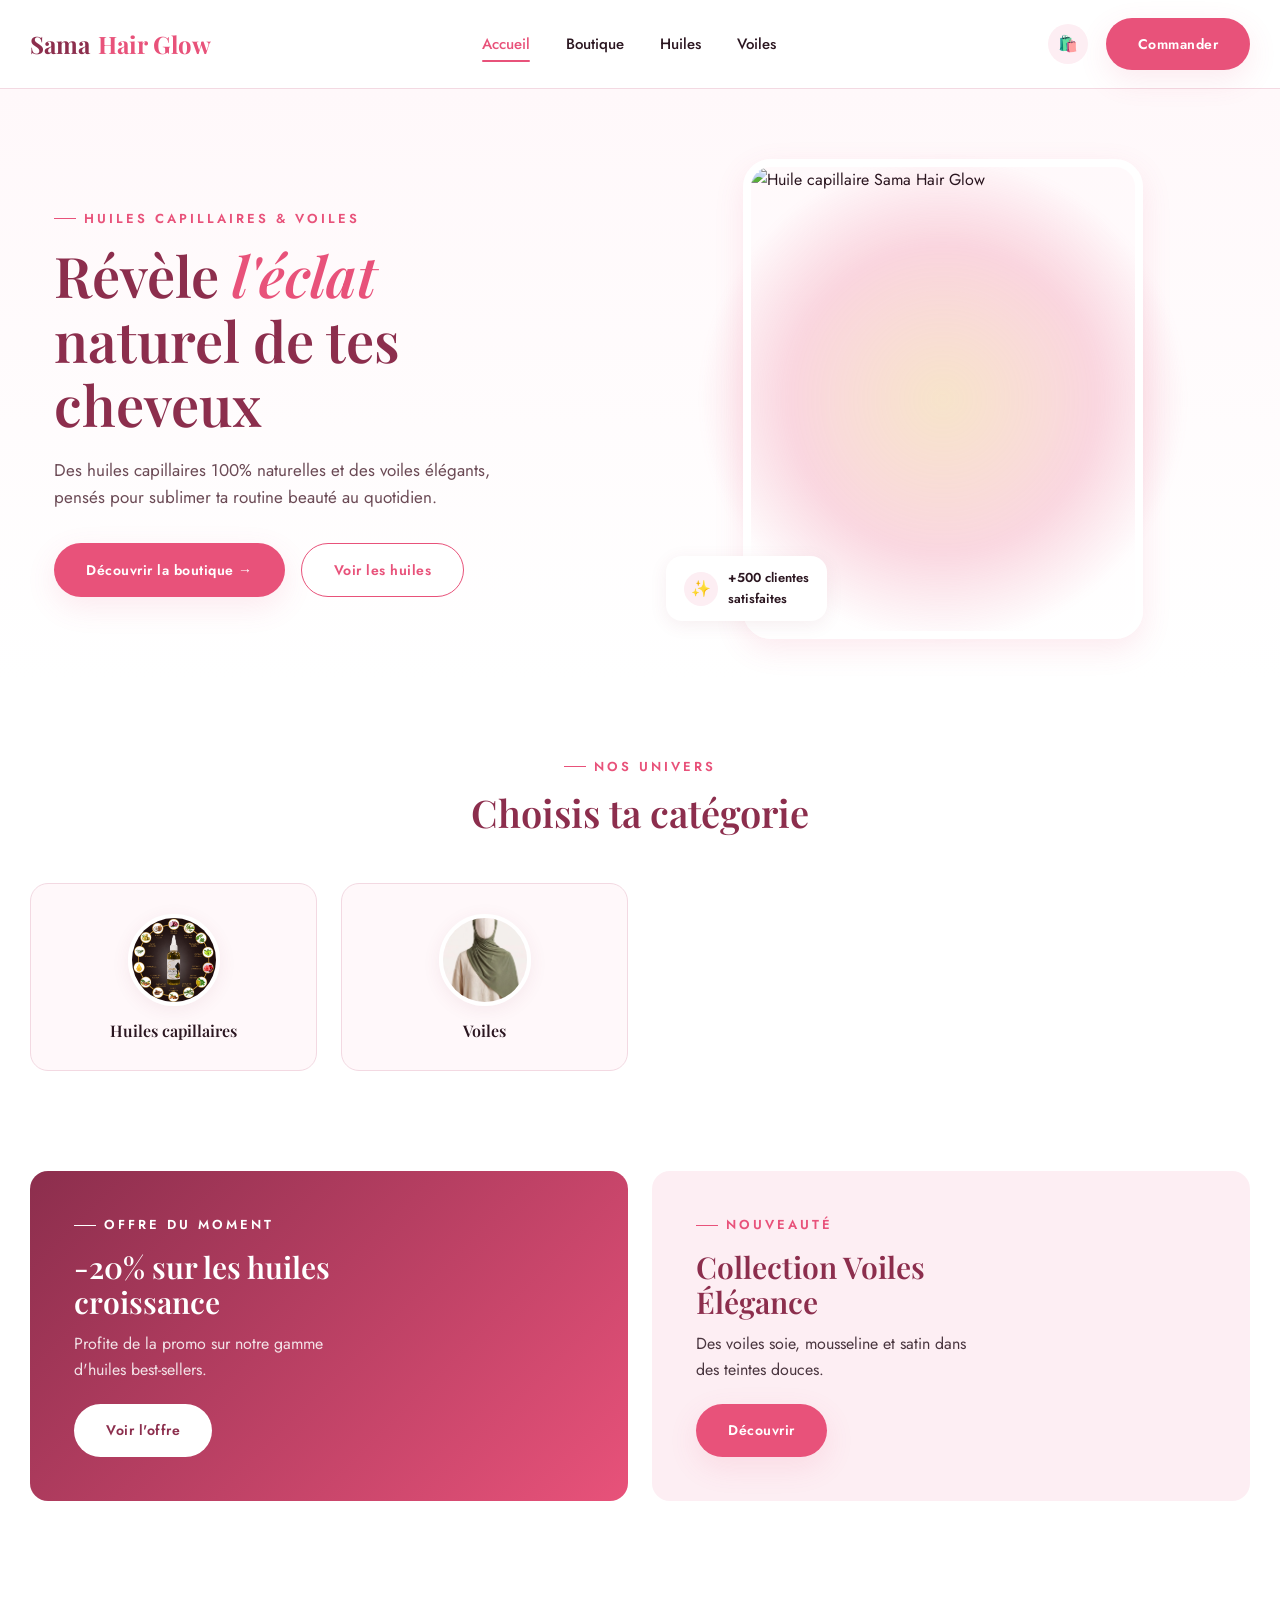
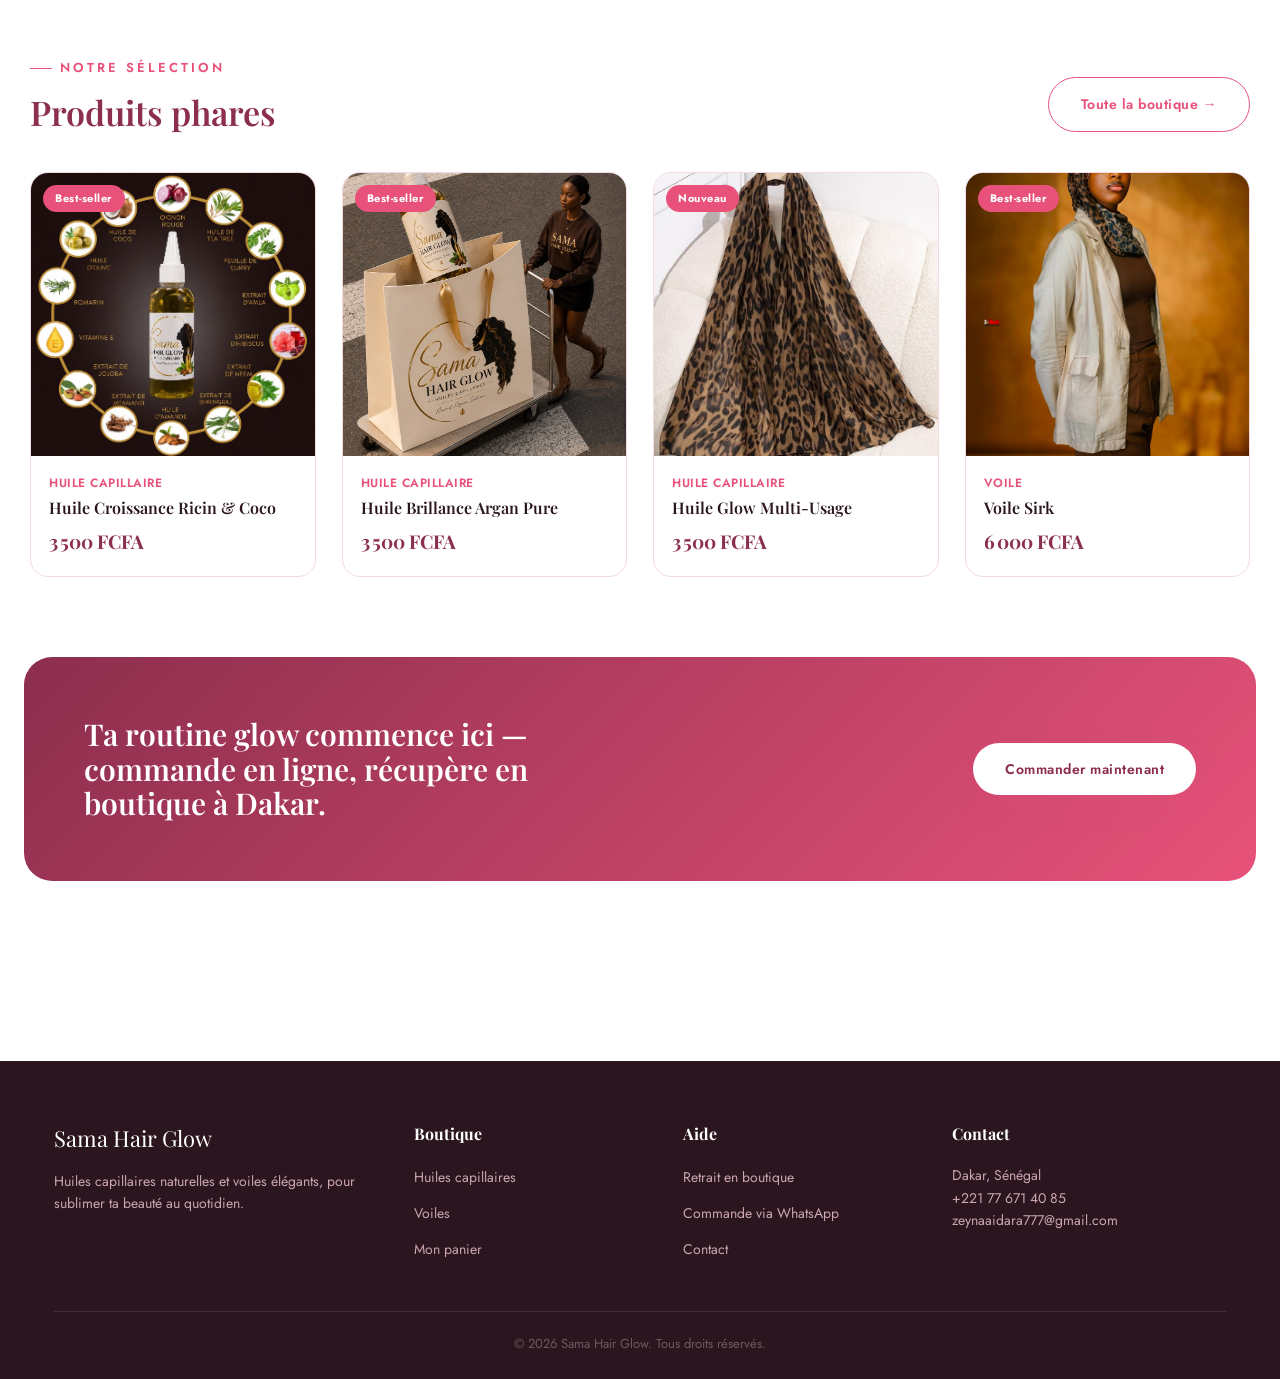
==== index.html @ ce3fbb51 "Add files via upload" ====
<!DOCTYPE html>
<html lang="fr">
<head>
<meta charset="UTF-8">
<meta name="viewport" content="width=device-width, initial-scale=1.0">
<title>Sama Hair Glow — Huiles Capillaires & Voiles</title>

</head>
<body>
<style>
/* ============================================
   SAMA HAIR GLOW — Design system
   Rose & Blanc, élégant, chaleureux
   ============================================ */

@import url('https://fonts.googleapis.com/css2?family=Playfair+Display:ital,wght@0,500;0,600;0,700;1,500&family=Jost:wght@300;400;500;600;700&display=swap');

:root {
  /* Couleurs */
  --rose-primary: #E8527A;
  --rose-primary-dark: #C93F65;
  --rose-deep: #8C2E4D;
  --pink-soft: #FDEEF3;
  --pink-softer: #FFF8FA;
  --white: #FFFFFF;
  --charcoal: #2B1620;
  --charcoal-soft: #6B4A55;
  --gold-glow: #E8B86D;
  --line: #F3D9E2;

  /* Typo */
  --font-display: 'Playfair Display', serif;
  --font-body: 'Jost', sans-serif;

  /* Ombres */
  --shadow-soft: 0 10px 30px rgba(232, 82, 122, 0.12);
  --shadow-card: 0 4px 18px rgba(140, 46, 77, 0.08);

  --radius: 18px;
}

* { margin: 0; padding: 0; box-sizing: border-box; }

html { scroll-behavior: smooth; }

body {
  font-family: var(--font-body);
  color: var(--charcoal);
  background: var(--white);
  line-height: 1.6;
  -webkit-font-smoothing: antialiased;
}

img { max-width: 100%; display: block; }
a { text-decoration: none; color: inherit; }
ul { list-style: none; }
button { font-family: inherit; cursor: pointer; border: none; background: none; }

.container {
  max-width: 1220px;
  margin: 0 auto;
  padding: 0 24px;
}

h1, h2, h3, h4 {
  font-family: var(--font-display);
  color: var(--rose-deep);
  font-weight: 600;
  line-height: 1.15;
}

.eyebrow {
  display: inline-flex;
  align-items: center;
  gap: 8px;
  font-size: 13px;
  letter-spacing: 3px;
  text-transform: uppercase;
  color: var(--rose-primary);
  font-weight: 600;
  margin-bottom: 14px;
}
.eyebrow::before {
  content: "";
  width: 22px;
  height: 1px;
  background: var(--rose-primary);
  display: inline-block;
}

.btn {
  display: inline-flex;
  align-items: center;
  justify-content: center;
  gap: 8px;
  padding: 15px 32px;
  border-radius: 999px;
  font-size: 14px;
  font-weight: 600;
  letter-spacing: 0.5px;
  transition: all 0.25s ease;
}
.btn-primary {
  background: var(--rose-primary);
  color: var(--white);
  box-shadow: var(--shadow-soft);
}
.btn-primary:hover {
  background: var(--rose-primary-dark);
  transform: translateY(-2px);
}
.btn-outline {
  border: 1.5px solid var(--rose-primary);
  color: var(--rose-primary);
  background: var(--white);
}
.btn-outline:hover {
  background: var(--rose-primary);
  color: var(--white);
}
.btn-block { width: 100%; }
.btn:disabled { opacity: 0.5; cursor: not-allowed; }

/* ===== HEADER ===== */
.site-header {
  position: sticky;
  top: 0;
  z-index: 100;
  background: rgba(255,255,255,0.92);
  backdrop-filter: blur(10px);
  border-bottom: 1px solid var(--line);
}
.nav {
  display: flex;
  align-items: center;
  justify-content: space-between;
  padding: 18px 0;
}
.logo {
  font-family: var(--font-display);
  font-size: 24px;
  font-weight: 700;
  color: var(--rose-deep);
  display: flex;
  align-items: center;
  gap: 8px;
}
.logo span { color: var(--rose-primary); }
.nav-links {
  display: flex;
  gap: 36px;
  font-size: 15px;
  font-weight: 500;
}
.nav-links a {
  position: relative;
  color: var(--charcoal);
  transition: color 0.2s;
}
.nav-links a:hover, .nav-links a.active { color: var(--rose-primary); }
.nav-links a.active::after {
  content: "";
  position: absolute;
  bottom: -6px; left: 0;
  width: 100%; height: 2px;
  background: var(--rose-primary);
  border-radius: 2px;
}
.nav-actions {
  display: flex;
  align-items: center;
  gap: 18px;
}
.icon-btn {
  position: relative;
  width: 40px; height: 40px;
  display: flex; align-items: center; justify-content: center;
  border-radius: 50%;
  background: var(--pink-soft);
  color: var(--rose-deep);
  transition: background 0.2s;
}
.icon-btn:hover { background: var(--rose-primary); color: var(--white); }
.cart-count {
  position: absolute;
  top: -4px; right: -4px;
  background: var(--rose-primary);
  color: white;
  font-size: 11px;
  font-weight: 700;
  width: 19px; height: 19px;
  border-radius: 50%;
  display: flex; align-items: center; justify-content: center;
  border: 2px solid white;
}
.burger { display: none; }

/* ===== HERO ===== */
.hero {
  position: relative;
  overflow: hidden;
  background: linear-gradient(180deg, var(--pink-softer) 0%, var(--white) 100%);
  padding: 70px 0 40px;
}
.hero-grid {
  display: grid;
  grid-template-columns: 1fr 1fr;
  align-items: center;
  gap: 40px;
}
.hero h1 {
  font-size: 56px;
  margin-bottom: 20px;
}
.hero h1 em {
  font-style: italic;
  color: var(--rose-primary);
}
.hero p {
  color: var(--charcoal-soft);
  font-size: 17px;
  max-width: 440px;
  margin-bottom: 32px;
}
.hero-actions { display: flex; gap: 16px; }
.hero-visual {
  position: relative;
  display: flex;
  align-items: center;
  justify-content: center;
}
.glow-ring {
  position: absolute;
  width: 460px; height: 460px;
  border-radius: 50%;
  background: radial-gradient(circle, rgba(232,184,109,0.35) 0%, rgba(232,82,122,0.22) 45%, rgba(232,82,122,0) 72%);
  filter: blur(4px);
  z-index: 0;
}
.hero-visual img {
  position: relative;
  z-index: 1;
  width: 380px;
  border-radius: 50%;
  box-shadow: var(--shadow-soft);
  border: 6px solid var(--white);
  object-fit: cover;
}

/* Photo produit rectangulaire (lifestyle) : on garde un cadre élégant
   plutôt qu'un cercle, pour ne pas rogner l'image */
.hero-visual img.hero-photo {
  width: 400px;
  height: 480px;
  border-radius: 28px;
  object-fit: cover;
  border: 8px solid var(--white);
}
.glow-ring {
  width: 480px;
  height: 480px;
}
.hero-badge {
  position: absolute;
  z-index: 2;
  bottom: 18px; left: 6px;
  background: var(--white);
  border-radius: 16px;
  padding: 12px 18px;
  box-shadow: var(--shadow-card);
  display: flex; align-items: center; gap: 10px;
  font-size: 13px;
  font-weight: 600;
}
.hero-badge .dot {
  width: 34px; height: 34px;
  border-radius: 50%;
  background: var(--pink-soft);
  display: flex; align-items: center; justify-content: center;
  font-size: 16px;
}

/* ===== CATEGORY STRIP ===== */
.cat-strip {
  padding: 70px 0 20px;
  text-align: center;
}
.cat-strip .eyebrow { justify-content: center; }
.cat-strip h2 { font-size: 38px; margin-bottom: 48px; }
.cat-grid {
  display: grid;
  grid-template-columns: repeat(4, 1fr);
  gap: 24px;
}
.cat-card {
  background: var(--pink-softer);
  border: 1px solid var(--line);
  border-radius: var(--radius);
  padding: 30px 18px;
  transition: transform 0.25s ease, box-shadow 0.25s ease;
}
.cat-card:hover {
  transform: translateY(-6px);
  box-shadow: var(--shadow-soft);
}
.cat-card img {
  width: 92px; height: 92px;
  object-fit: cover;
  border-radius: 50%;
  margin: 0 auto 16px;
  border: 4px solid var(--white);
  box-shadow: var(--shadow-card);
}
.cat-card h4 { font-size: 16px; color: var(--charcoal); font-weight: 600; }

/* ===== PROMO BANNERS ===== */
.promo-section {
  padding: 80px 0;
}
.promo-grid {
  display: grid;
  grid-template-columns: 1fr 1fr;
  gap: 24px;
}
.promo-card {
  border-radius: var(--radius);
  padding: 44px;
  min-height: 260px;
  display: flex;
  flex-direction: column;
  justify-content: center;
  position: relative;
  overflow: hidden;
}
.promo-card.rose {
  background: linear-gradient(135deg, var(--rose-deep), var(--rose-primary));
  color: var(--white);
}
.promo-card.rose h3, .promo-card.rose .eyebrow { color: var(--white); }
.promo-card.rose .eyebrow::before { background: var(--white); }
.promo-card.light {
  background: var(--pink-soft);
  color: var(--charcoal);
}
.promo-card h3 { font-size: 30px; margin-bottom: 12px; }
.promo-card p { opacity: 0.85; margin-bottom: 22px; max-width: 280px; }

/* ===== PRODUCTS GRID ===== */
.section {
  padding: 70px 0;
}
.section-head {
  display: flex;
  align-items: flex-end;
  justify-content: space-between;
  margin-bottom: 40px;
}
.section-head h2 { font-size: 34px; }

.filters {
  display: flex;
  gap: 10px;
  margin-bottom: 36px;
  flex-wrap: wrap;
}
.filter-chip {
  padding: 9px 20px;
  border-radius: 999px;
  border: 1.5px solid var(--line);
  font-size: 13px;
  font-weight: 600;
  color: var(--charcoal-soft);
  transition: all 0.2s;
}
.filter-chip.active, .filter-chip:hover {
  background: var(--rose-primary);
  border-color: var(--rose-primary);
  color: white;
}

.products-grid {
  display: grid;
  grid-template-columns: repeat(4, 1fr);
  gap: 26px;
}
.product-card {
  background: var(--white);
  border: 1px solid var(--line);
  border-radius: var(--radius);
  overflow: hidden;
  transition: transform 0.25s ease, box-shadow 0.25s ease;
  display: flex;
  flex-direction: column;
}
.product-card:hover {
  transform: translateY(-6px);
  box-shadow: var(--shadow-soft);
}
.product-thumb {
  position: relative;
  aspect-ratio: 1/1;
  background: var(--pink-softer);
  overflow: hidden;
}
.product-thumb img {
  width: 100%; height: 100%;
  object-fit: cover;
}
.product-tag {
  position: absolute;
  top: 12px; left: 12px;
  background: var(--rose-primary);
  color: white;
  font-size: 11px;
  font-weight: 700;
  padding: 5px 12px;
  border-radius: 999px;
  letter-spacing: 0.5px;
}
.quick-add {
  position: absolute;
  bottom: 12px; right: 12px;
  width: 40px; height: 40px;
  border-radius: 50%;
  background: white;
  color: var(--rose-primary);
  display: flex; align-items: center; justify-content: center;
  font-size: 19px;
  box-shadow: var(--shadow-card);
  opacity: 0;
  transform: translateY(8px);
  transition: all 0.25s ease;
}
.product-card:hover .quick-add { opacity: 1; transform: translateY(0); }
.product-info { padding: 18px 18px 20px; flex: 1; display: flex; flex-direction: column; }
.product-cat { font-size: 12px; color: var(--rose-primary); font-weight: 600; text-transform: uppercase; letter-spacing: 0.5px; margin-bottom: 6px; }
.product-info h4 { font-size: 16px; color: var(--charcoal); font-weight: 600; margin-bottom: 8px; }
.product-price { margin-top: auto; display: flex; align-items: baseline; gap: 8px; font-family: var(--font-display); }
.product-price .now { font-size: 19px; font-weight: 700; color: var(--rose-deep); }
.product-price .old { font-size: 13px; color: var(--charcoal-soft); text-decoration: line-through; }

/* ===== CTA BANNER ===== */
.cta-banner {
  background: linear-gradient(135deg, var(--rose-deep), var(--rose-primary));
  border-radius: 28px;
  padding: 60px;
  display: flex;
  align-items: center;
  justify-content: space-between;
  color: white;
  margin: 0 24px;
}
.cta-banner h3 { color: white; font-size: 30px; max-width: 460px; }
.cta-banner .btn-primary { background: white; color: var(--rose-deep); }

/* ===== FOOTER ===== */
.site-footer {
  background: var(--charcoal);
  color: #F0DCE3;
  padding: 60px 0 24px;
  margin-top: 90px;
}
.footer-grid {
  display: grid;
  grid-template-columns: 1.4fr 1fr 1fr 1.2fr;
  gap: 40px;
  padding-bottom: 40px;
  border-bottom: 1px solid rgba(255,255,255,0.1);
}
.footer-grid h5 { color: white; font-family: var(--font-display); font-size: 16px; margin-bottom: 18px; }
.footer-grid p { color: #C9A6B2; font-size: 14px; }
.footer-grid ul li { margin-bottom: 10px; }
.footer-grid ul li a { color: #C9A6B2; font-size: 14px; transition: color 0.2s; }
.footer-grid ul li a:hover { color: var(--gold-glow); }
.footer-bottom {
  padding-top: 22px;
  text-align: center;
  font-size: 13px;
  color: #A8899190;
}
.footer-logo { font-family: var(--font-display); font-size: 22px; color: white; margin-bottom: 14px; }

/* ===== BREADCRUMB / PAGE HEADER ===== */
.page-header {
  background: var(--pink-soft);
  padding: 50px 0;
  text-align: center;
}
.page-header h1 { font-size: 40px; }
.page-header .crumb { color: var(--charcoal-soft); font-size: 14px; margin-top: 10px; }
.page-header .crumb a { color: var(--rose-primary); font-weight: 600; }

/* ===== CART / CHECKOUT ===== */
.cart-layout {
  display: grid;
  grid-template-columns: 1.6fr 1fr;
  gap: 40px;
  align-items: start;
}
.cart-table { width: 100%; border-collapse: collapse; }
.cart-table th {
  text-align: left;
  font-size: 12px;
  text-transform: uppercase;
  letter-spacing: 0.5px;
  color: var(--charcoal-soft);
  padding-bottom: 16px;
  border-bottom: 1px solid var(--line);
}
.cart-item td {
  padding: 20px 0;
  border-bottom: 1px solid var(--line);
  vertical-align: middle;
}
.cart-item-info { display: flex; align-items: center; gap: 16px; }
.cart-item-info img { width: 72px; height: 72px; border-radius: 12px; object-fit: cover; }
.cart-item-info h4 { font-size: 15px; margin-bottom: 4px; color: var(--charcoal); font-weight: 600; }
.cart-item-info span { font-size: 13px; color: var(--charcoal-soft); }
.qty-control {
  display: inline-flex;
  align-items: center;
  border: 1.5px solid var(--line);
  border-radius: 999px;
  overflow: hidden;
}
.qty-control button {
  width: 32px; height: 32px;
  font-size: 16px;
  color: var(--rose-primary);
  font-weight: 700;
}
.qty-control span { width: 30px; text-align: center; font-weight: 600; font-size: 14px; }
.remove-btn { color: #C24B6B; font-size: 13px; font-weight: 600; margin-top: 6px; display: inline-block; }
.cart-price { font-weight: 700; color: var(--rose-deep); font-family: var(--font-display); }

.summary-card {
  background: var(--pink-softer);
  border: 1px solid var(--line);
  border-radius: var(--radius);
  padding: 30px;
  position: sticky;
  top: 100px;
}
.summary-card h3 { font-size: 20px; margin-bottom: 22px; }
.summary-row {
  display: flex;
  justify-content: space-between;
  font-size: 14px;
  color: var(--charcoal-soft);
  margin-bottom: 14px;
}
.summary-row.total {
  font-size: 18px;
  font-weight: 700;
  color: var(--rose-deep);
  font-family: var(--font-display);
  border-top: 1px solid var(--line);
  padding-top: 16px;
  margin-top: 8px;
}
.empty-cart {
  text-align: center;
  padding: 80px 20px;
  color: var(--charcoal-soft);
}
.empty-cart .icon { font-size: 54px; margin-bottom: 20px; }

/* Payment methods */
.pay-methods { display: flex; flex-direction: column; gap: 12px; margin: 20px 0; }
.pay-method {
  display: flex;
  align-items: center;
  gap: 14px;
  padding: 16px;
  border: 2px solid var(--line);
  border-radius: 14px;
  cursor: pointer;
  transition: all 0.2s;
}
.pay-method.selected {
  border-color: var(--rose-primary);
  background: var(--pink-soft);
}
.pay-method img { width: 44px; height: 44px; border-radius: 10px; object-fit: cover; }
.pay-method .name { font-weight: 700; font-size: 15px; }
.pay-method .desc { font-size: 12px; color: var(--charcoal-soft); }
.pay-method input { accent-color: var(--rose-primary); width: 18px; height: 18px; margin-left: auto; }

.form-field { margin-bottom: 18px; }
.form-field label { display: block; font-size: 13px; font-weight: 600; margin-bottom: 8px; color: var(--charcoal); }
.form-field input, .form-field select {
  width: 100%;
  padding: 13px 16px;
  border: 1.5px solid var(--line);
  border-radius: 10px;
  font-family: inherit;
  font-size: 14px;
  background: var(--white);
}
.form-field input:focus, .form-field select:focus {
  outline: none;
  border-color: var(--rose-primary);
}
.form-row { display: grid; grid-template-columns: 1fr 1fr; gap: 16px; }

.toast {
  position: fixed;
  bottom: 30px; right: 30px;
  background: var(--charcoal);
  color: white;
  padding: 16px 24px;
  border-radius: 12px;
  font-size: 14px;
  font-weight: 600;
  box-shadow: 0 10px 30px rgba(0,0,0,0.2);
  z-index: 999;
  display: flex; align-items: center; gap: 10px;
  transform: translateY(120%);
  opacity: 0;
  transition: all 0.35s cubic-bezier(.2,1,.3,1);
}
.toast.show { transform: translateY(0); opacity: 1; }

/* ===== RESPONSIVE ===== */
@media (max-width: 980px) {
  .hero-grid { grid-template-columns: 1fr; text-align: center; }
  .hero p { margin-left: auto; margin-right: auto; }
  .hero-actions { justify-content: center; }
  .cat-grid, .products-grid { grid-template-columns: repeat(2, 1fr); }
  .promo-grid { grid-template-columns: 1fr; }
  .footer-grid { grid-template-columns: 1fr 1fr; }
  .cart-layout { grid-template-columns: 1fr; }
  .cta-banner { flex-direction: column; gap: 24px; text-align: center; padding: 40px 28px; }
}
@media (max-width: 640px) {
  .nav-links { display: none; }
  .hero h1 { font-size: 36px; }
  .hero-visual img.hero-photo { width: 280px; height: 340px; }
  .glow-ring { width: 320px; height: 320px; }
  .cat-grid, .products-grid { grid-template-columns: repeat(2, 1fr); gap: 14px; }
  .footer-grid { grid-template-columns: 1fr; }
  .form-row { grid-template-columns: 1fr; }
}

</style>
<!-- ===== HEADER ===== -->
<header class="site-header">
  <div class="container nav">
    <a href="index.html" class="logo">Sama <span>Hair Glow</span></a>
    <nav class="nav-links">
      <a href="index.html" class="active">Accueil</a>
      <a href="boutique.html">Boutique</a>
      <a href="boutique.html?cat=huiles">Huiles</a>
      <a href="boutique.html?cat=voiles">Voiles</a>
    </nav>
    <div class="nav-actions">
      <a href="panier.html" class="icon-btn" aria-label="Panier">
        🛍️
        <span class="cart-count">0</span>
      </a>
      <a href="boutique.html" class="btn btn-primary">Commander</a>
    </div>
  </div>
</header>

<!-- ===== HERO ===== -->
<section class="hero">
  <div class="container hero-grid">
    <div>
      <div class="eyebrow">Huiles capillaires & voiles</div>
      <h1>Révèle <em>l'éclat</em><br>naturel de tes cheveux</h1>
      <p>Des huiles capillaires 100% naturelles et des voiles élégants, pensés pour sublimer ta routine beauté au quotidien.</p>
      <div class="hero-actions">
        <a href="boutique.html" class="btn btn-primary">Découvrir la boutique →</a>
        <a href="boutique.html?cat=huiles" class="btn btn-outline">Voir les huiles</a>
      </div>
    </div>
    <div class="hero-visual">
      <div class="glow-ring"></div>
      <img src="images/hero-produit.png" alt="Huile capillaire Sama Hair Glow" class="hero-photo">
      <div class="hero-badge">
        <span class="dot">✨</span>
        <div>+500 clientes<br>satisfaites</div>
      </div>
    </div>
  </div>
</section>

<!-- ===== CATEGORIES ===== -->
<section class="cat-strip container">
  <div class="eyebrow">Nos univers</div>
  <h2>Choisis ta catégorie</h2>
  <div class="cat-grid" id="cat-grid"></div>
</section>

<!-- ===== PROMO BANNERS ===== -->
<section class="promo-section container">
  <div class="promo-grid">
    <div class="promo-card rose">
      <div class="eyebrow">Offre du moment</div>
      <h3>-20% sur les huiles<br>croissance</h3>
      <p>Profite de la promo sur notre gamme d'huiles best-sellers.</p>
      <a href="boutique.html?cat=huiles" class="btn" style="background:white;color:var(--rose-deep);width:fit-content;">Voir l'offre</a>
    </div>
    <div class="promo-card light">
      <div class="eyebrow">Nouveauté</div>
      <h3>Collection Voiles<br>Élégance</h3>
      <p>Des voiles soie, mousseline et satin dans des teintes douces.</p>
      <a href="boutique.html?cat=voiles" class="btn btn-primary" style="width:fit-content;">Découvrir</a>
    </div>
  </div>
</section>

<!-- ===== PRODUITS PHARES ===== -->
<section class="section container">
  <div class="section-head">
    <div>
      <div class="eyebrow">Notre sélection</div>
      <h2>Produits phares</h2>
    </div>
    <a href="boutique.html" class="btn btn-outline">Toute la boutique →</a>
  </div>
  <div class="products-grid" id="featured-grid"></div>
</section>

<!-- ===== CTA ===== -->
<section style="padding: 10px 0 90px;">
  <div class="cta-banner">
    <h3>Ta routine glow commence ici — commande en ligne, récupère en boutique à Dakar.</h3>
    <a href="boutique.html" class="btn btn-primary">Commander maintenant</a>
  </div>
</section>

<!-- ===== FOOTER ===== -->
<footer class="site-footer">
  <div class="container">
    <div class="footer-grid">
      <div>
        <div class="footer-logo">Sama Hair Glow</div>
        <p>Huiles capillaires naturelles et voiles élégants, pour sublimer ta beauté au quotidien.</p>
      </div>
      <div>
        <h5>Boutique</h5>
        <ul>
          <li><a href="boutique.html?cat=huiles">Huiles capillaires</a></li>
          <li><a href="boutique.html?cat=voiles">Voiles</a></li>
          <li><a href="panier.html">Mon panier</a></li>
        </ul>
      </div>
      <div>
        <h5>Aide</h5>
        <ul>
          <li><a href="#">Retrait en boutique</a></li>
          <li><a href="#">Commande via WhatsApp</a></li>
          <li><a href="#">Contact</a></li>
        </ul>
      </div>
      <div>
        <h5>Contact</h5>
        <p>Dakar, Sénégal<br>+221 77 671 40 85 <br> zeynaaidara777@gmail.com</p>
      </div>
    </div>
    <div class="footer-bottom">© 2026 Sama Hair Glow. Tous droits réservés.</div>
  </div>
</footer>

<script >
  // ============================================
// SAMA HAIR GLOW — Catalogue produits
// Site 100% statique : les produits sont définis ici directement,
// il n'y a plus besoin d'un serveur/backend pour les servir.
// ============================================

const CATEGORIES = [
  { id: "huiles", nom: "Huiles capillaires", image: "huile.jpeg" },
  { id: "voiles", nom: "Voiles", image: "voiles.jpeg" }
];

const PRODUCTS = [
  {
    id: "hg-01",
    nom: "Huile Croissance Ricin & Coco",
    categorie: "huiles",
    prix: 3500,
    image: "huile.jpeg",
    tag: "Best-seller",
    description: "Un mélange nourrissant à base d'huile de ricin et de coco qui stimule la pousse et renforce les cheveux fragiles dès les premières utilisations."
  },
  {
    id: "hg-00",
    nom: "Huile Incroyable",
    categorie: "huiles",
    prix: 3500,
    image: "huile1.jpeg",
    description: "Formule polyvalente qui hydrate en profondeur et redonne de l'éclat aux cheveux ternes et abîmés."
  },
  {
    id: "hg-02",
    nom: "Huile Brillance Argan Pure",
    categorie: "huiles",
    prix: 3500,
    image: "huile2.jpeg",
    tag: "Best-seller",
    description: "L'huile d'argan pure qui illumine la fibre capillaire et lisse les pointes fourchues."
  },
  {
    id: "hg-03",
    nom: "Sérum Fortifiant Nigelle",
    categorie: "huiles",
    prix: 3500,
    image: "HUILLe.jpeg",
    description: "Un sérum concentré en graine de nigelle pour fortifier les racines et limiter la chute."
  },
  {
    id: "hg-04",
    nom: "Huile Douceur Sama",
    categorie: "huiles",
    prix: 3500,
    image: "a.jpeg",
    description: "Notre huile signature, légère et non grasse, pour un entretien quotidien tout en douceur."
  },
  {
    id: "hg-05",
    nom: "Huile Glow Multi-Usage",
    categorie: "huiles",
    prix: 3500,
    image: "ab.jpeg",
    tag: "Nouveau",
    description: "Une huile multi-usage à appliquer sur cheveux, pointes et longueurs pour un effet glow immédiat."
  },
  {
    id: "hg-06",
    nom: "Huile Glow Multi-Usage Hydrate",
    categorie: "huiles",
    prix: 2500,
    image: "abc.jpeg",
    description: "Version hydratante de notre huile Glow, idéale pour les cheveux secs et déshydratés."
  },
  {
    id: "hg-07",
    nom: "Huile Anti-Casse Avocat",
    categorie: "huiles",
    prix: 2500,
    image: "abcd.jpeg",
    description: "Enrichie en avocat, cette huile limite la casse et redonne souplesse et résistance aux cheveux."
  },
  {
    id: "vl-01",
    nom: "Voile Sirk",
    categorie: "voiles",
    prix: 6000,
    image: "c.jpeg",
    tag: "Best-seller",
    description: "Voile en soie douce et légère, idéal pour protéger les cheveux la nuit ou pour un look élégant au quotidien."
  },
  {
    id: "vl-02",
    nom: "Voile Sirk",
    categorie: "voiles",
    prix: 6000,
    image: "cc.jpeg",
    description: "Voile en soie douce et légère, disponible en plusieurs coloris."
  },
  {
    id: "vl-03",
    nom: "Voile Jersey",
    categorie: "voiles",
    prix: 8000,
    image: "jersey.jpeg",
    description: "Voile en jersey extensible et confortable, parfait pour un port toute la journée."
  },
  {
    id: "vl-04",
    nom: "Voile Jersey",
    categorie: "voiles",
    prix: 8000,
    image: "jersey1.jpeg",
    description: "Voile en jersey doux au toucher, facile à nouer et à assortir."
  },
  {
    id: "vl-05",
    nom: "Voile Jersey",
    categorie: "voiles",
    prix: 8000,
    image: "jersey liquide2.jpeg",
    tag: "Nouveau",
    description: "Voile en jersey fluide, tombant parfaitement pour une allure raffinée."
  },
  {
    id: "vl-06",
    nom: "Voile Diaz",
    categorie: "voiles",
    prix: 5000,
    image: "diaz.jpeg",
    description: "Voile Diaz léger, respirant, pour un confort optimal même en journée chaude."
  },
  {
    id: "vl-07",
    nom: "Voile Diaz",
    categorie: "voiles",
    prix: 5000,
    image: "voilediaz.jpeg",
    description: "Voile Diaz disponible en plusieurs teintes, tissu doux et agréable à porter."
  },
  {
    id: "vl-08",
    nom: "Voile Modal",
    categorie: "voiles",
    prix: 6000,
    image: "modal.jpeg",
    description: "Voile en modal, matière souple et fluide qui s'adapte à toutes les tenues."
  },
  {
    id: "vl-09",
    nom: "Voile Modal",
    categorie: "voiles",
    prix: 6000,
    image: "modale.jpeg",
    description: "Voile en modal, confortable et facile d'entretien au quotidien."
  }
];

</script>

<script>// ============================================
// SAMA HAIR GLOW — Configuration boutique
// ⚠️ À REMPLIR avec tes vraies informations avant la mise en ligne.
// ============================================

const MERCHANT = {
  nom: "Sama Hair Glow",
  whatsapp: "221776714085", // ← ton numéro WhatsApp, format international sans "+" ni espaces
  adminKey: "sama2026"      // ← change ce mot de passe avant la mise en ligne (accès à admin.html)
};
</script>
<script>// ============================================
// SAMA HAIR GLOW — Gestion des commandes (sans backend)
// Les commandes sont enregistrées dans le navigateur (localStorage).
// Le total est toujours recalculé à partir du catalogue PRODUCTS,
// jamais pris tel quel depuis le formulaire.
// Pas de paiement en ligne : la commande est envoyée par WhatsApp
// à la boutique, qui la prépare puis livre la cliente.
// ============================================

const ORDERS_KEY = "samahairglow_commandes";

function genererIdCommande() {
  return "CMD-" + Date.now().toString(36).toUpperCase() + "-" + Math.random().toString(16).slice(2, 6).toUpperCase();
}

function getOrders() {
  try {
    return JSON.parse(localStorage.getItem(ORDERS_KEY)) || [];
  } catch (e) {
    return [];
  }
}

function saveOrders(orders) {
  localStorage.setItem(ORDERS_KEY, JSON.stringify(orders));
}

function getOrderById(id) {
  return getOrders().find(o => o.id === id) || null;
}

// Crée une commande : valide les champs et recalcule le total
// à partir des prix réels du catalogue (PRODUCTS), pas depuis le panier envoyé.
function createLocalOrder({ client, items }) {
  if (!client || !client.nom || !client.telephone) {
    throw new Error("Informations client incomplètes");
  }
  if (!Array.isArray(items) || items.length === 0) {
    throw new Error("Le panier est vide");
  }
  const telRegex = /^[0-9+ ]{8,15}$/;
  if (!telRegex.test(client.telephone)) {
    throw new Error("Numéro de téléphone invalide");
  }

  let sousTotal = 0;
  const lignesVerifiees = [];
  for (const item of items) {
    const produit = PRODUCTS.find(p => p.id === item.id);
    if (!produit) throw new Error(`Produit inconnu : ${item.id}`);
    const quantite = Math.max(1, parseInt(item.qty, 10) || 1);
    sousTotal += produit.prix * quantite;
    lignesVerifiees.push({ id: produit.id, nom: produit.nom, prix: produit.prix, qty: quantite });
  }

  const total = sousTotal;
  const order = {
    id: genererIdCommande(),
    client_nom: client.nom,
    client_telephone: client.telephone,
    client_adresse: client.adresse || null,
    client_ville: client.ville || null,
    client_email: client.email || null,
    items: lignesVerifiees,
    sous_total: sousTotal,
    total,
    // Statut de la commande (préparation/retrait), plus de paiement en ligne :
    // "nouvelle" -> "en_preparation" -> "recuperee" (ou "annulee")
    statut: "nouvelle",
    created_at: new Date().toISOString()
  };

  const orders = getOrders();
  orders.push(order);
  saveOrders(orders);

  return order;
}

function updateOrderStatus(id, statut) {
  const orders = getOrders();
  const order = orders.find(o => o.id === id);
  if (order) {
    order.statut = statut;
    saveOrders(orders);
  }
  return order || null;
}

// Construit le message WhatsApp listant la commande, pour que la
// cliente l'envoie à la boutique et que la boutique puisse la préparer
// en vue du retrait en magasin.
function construireMessageWhatsApp(order) {
  const formatPrixLocal = n => Number(n).toLocaleString("fr-FR") + " FCFA";
  const lignes = order.items
    .map(i => `• ${i.nom} × ${i.qty} — ${formatPrixLocal(i.prix * i.qty)}`)
    .join("\n");

  return (
    `🛍️ Nouvelle commande ${order.id}\n\n` +
    `${lignes}\n\n` +
    `Total : ${formatPrixLocal(order.total)}\n\n` +
    `👤 Client : ${order.client_nom}\n` +
    `📞 Téléphone : ${order.client_telephone}` +
    (order.client_adresse ? `\n📍 Quartier : ${order.client_adresse}${order.client_ville ? ", " + order.client_ville : ""}` : "") +
    (order.client_email ? `\n✉️ Email : ${order.client_email}` : "") +
    `\n\nÀ récupérer en boutique.`
  );
}
</script>
<script>// ============================================
// SAMA HAIR GLOW — Client API (version sans backend)
// Le site est 100% statique : les commandes sont enregistrées dans le
// navigateur (voir js/orders.js). Il n'y a pas de paiement en ligne :
// la commande est envoyée par WhatsApp à la boutique pour préparation
// en vue d'un retrait en magasin.
// ============================================

const api = {
  async createOrder(payload) {
    // Recrée le comportement du backend : validation + recalcul du total
    // à partir du catalogue PRODUCTS (voir js/orders.js).
    return createLocalOrder(payload);
  }
};
</script>
<script >
  // ============================================
// SAMA HAIR GLOW — Moteur du panier
// Le panier est stocké en localStorage (persiste entre les pages/visites)
// Le TOTAL est toujours recalculé automatiquement à partir des lignes du panier
// ============================================

const CART_KEY = "samahairglow_cart";

function getCart() {
  try {
    return JSON.parse(localStorage.getItem(CART_KEY)) || [];
  } catch (e) {
    return [];
  }
}

function saveCart(cart) {
  localStorage.setItem(CART_KEY, JSON.stringify(cart));
  updateCartBadge();
}

function addToCart(productId, qty = 1) {
  const product = PRODUCTS.find(p => p.id === productId);
  if (!product) return;

  const cart = getCart();
  const existing = cart.find(item => item.id === productId);

  if (existing) {
    existing.qty += qty;
  } else {
    cart.push({
      id: product.id,
      nom: product.nom,
      prix: product.prix,
      image: product.image,
      qty: qty
    });
  }

  saveCart(cart);
  showToast(`${product.nom} ajouté au panier`);
}

function updateQty(productId, delta) {
  const cart = getCart();
  const item = cart.find(i => i.id === productId);
  if (!item) return;

  item.qty += delta;
  if (item.qty <= 0) {
    return removeFromCart(productId);
  }
  saveCart(cart);
  if (typeof renderCartPage === "function") renderCartPage();
}

function removeFromCart(productId) {
  let cart = getCart();
  cart = cart.filter(i => i.id !== productId);
  saveCart(cart);
  if (typeof renderCartPage === "function") renderCartPage();
}

// ---- Calculs automatiques ----
function formatPrix(n) {
  return Number(n).toLocaleString("fr-FR") + " FCFA";
}

function getCartCount() {
  return getCart().reduce((sum, item) => sum + item.qty, 0);
}

function getSousTotal() {
  return getCart().reduce((sum, item) => sum + (item.prix * item.qty), 0);
}

function getTotal() {
  return getSousTotal();
}

// ---- UI : badge panier dans le header (toutes les pages) ----
function updateCartBadge() {
  document.querySelectorAll(".cart-count").forEach(el => {
    const count = getCartCount();
    el.textContent = count;
    el.style.display = count > 0 ? "flex" : "none";
  });
}

// ---- Toast de confirmation ----
function showToast(message) {
  let toast = document.querySelector(".toast");
  if (!toast) {
    toast = document.createElement("div");
    toast.className = "toast";
    document.body.appendChild(toast);
  }
  toast.innerHTML = `✓ ${message}`;
  toast.classList.add("show");
  clearTimeout(window._toastTimer);
  window._toastTimer = setTimeout(() => toast.classList.remove("show"), 2600);
}

document.addEventListener("DOMContentLoaded", updateCartBadge);

</script>
<script>
  // Catégories
  document.getElementById("cat-grid").innerHTML = CATEGORIES.map(c => `
    <a href="boutique.html?cat=${c.id}" class="cat-card">
      <img src="${c.image}" alt="${c.nom}">
      <h4>${c.nom}</h4>
    </a>
  `).join("");

  // Produits phares (best-sellers)
  const featured = PRODUCTS.filter(p => p.tag === "Best-seller" || p.tag === "Nouveau").slice(0, 4);
  document.getElementById("featured-grid").innerHTML = featured.map(renderProductCard).join("");

  function renderProductCard(p) {
    return `
      <div class="product-card">
        <a href="produit.html?id=${p.id}" class="product-thumb">
          ${p.tag ? `<span class="product-tag">${p.tag}</span>` : ""}
          <img src="${p.image}" alt="${p.nom}">
          <button class="quick-add" onclick="event.preventDefault(); addToCart('${p.id}')" aria-label="Ajouter au panier">+</button>
        </a>
        <div class="product-info">
          <div class="product-cat">${p.categorie === "huiles" ? "Huile capillaire" : "Voile"}</div>
          <a href="produit.html?id=${p.id}"><h4>${p.nom}</h4></a>
          <div class="product-price">
            <span class="now">${formatPrix(p.prix)}</span>
            ${p.ancienPrix ? `<span class="old">${formatPrix(p.ancienPrix)}</span>` : ""}
          </div>
        </div>
      </div>
    `;
  }
</script>
</body>
</html>
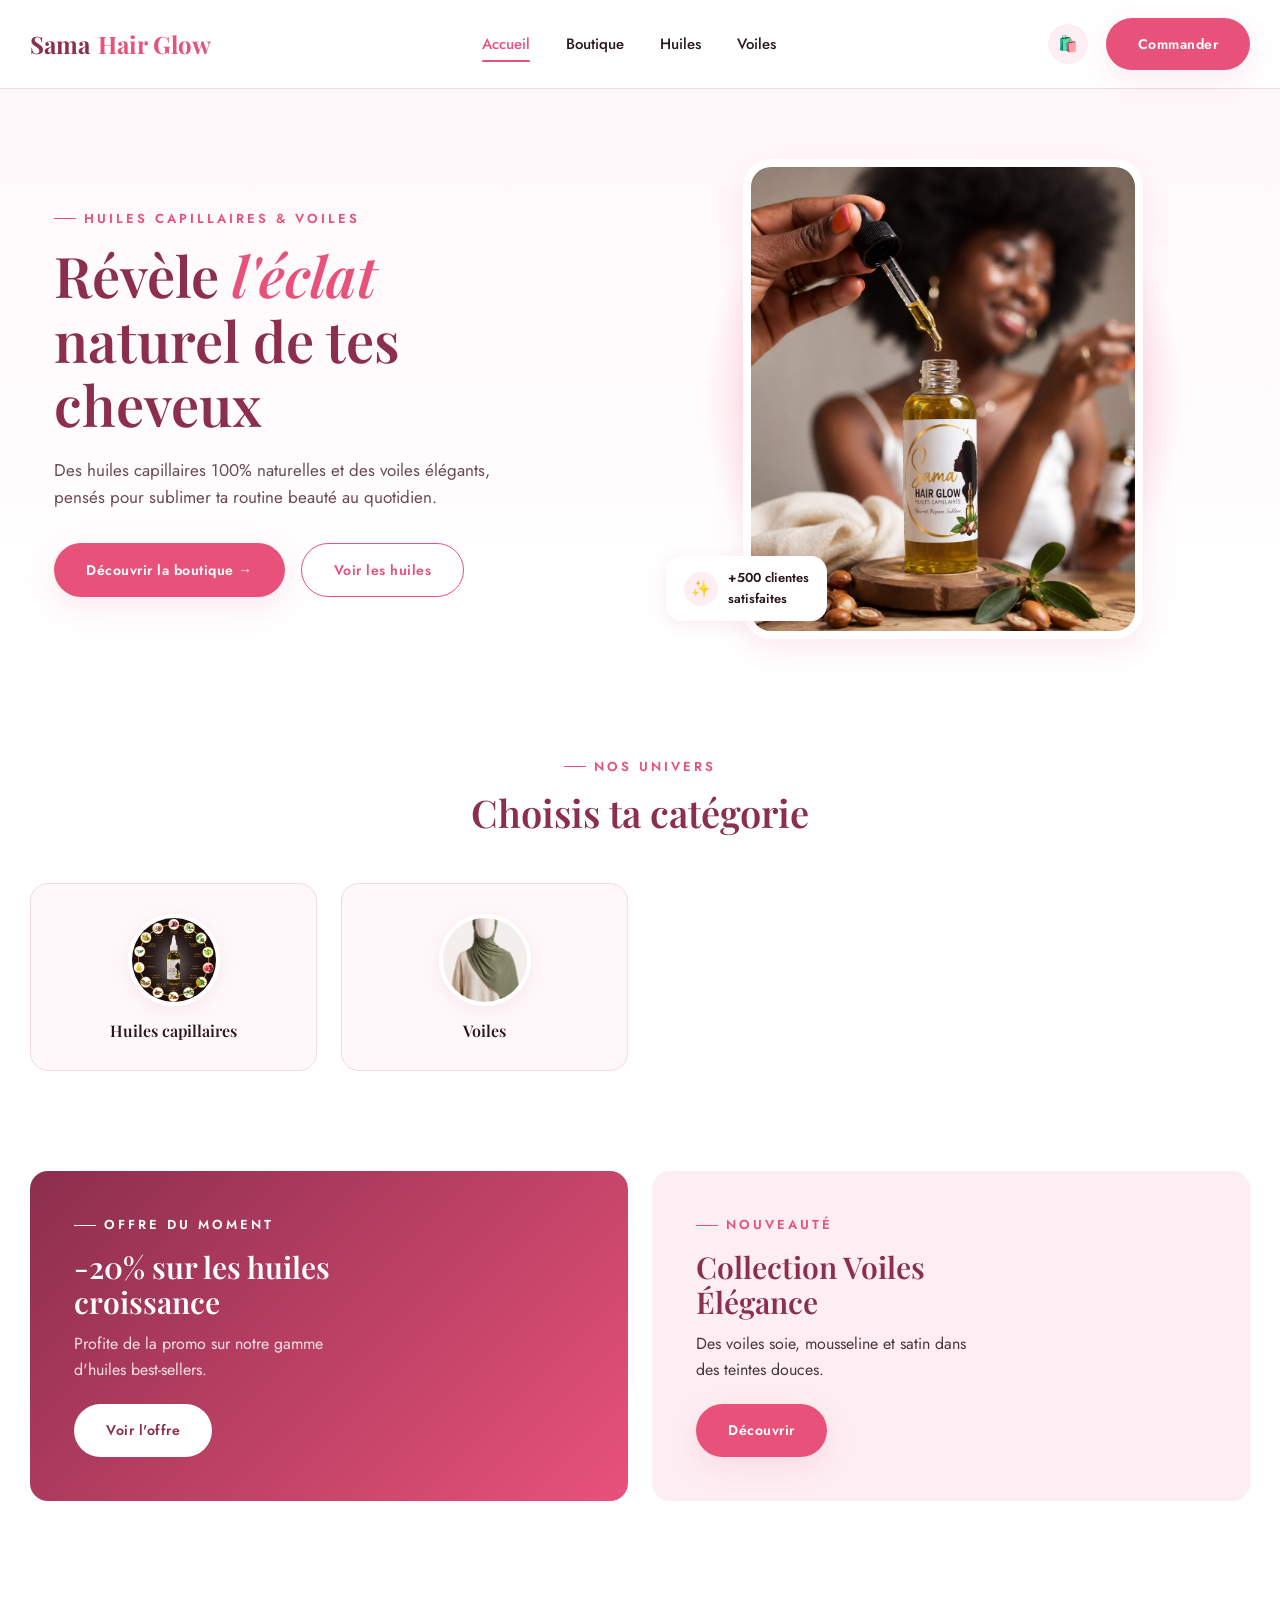
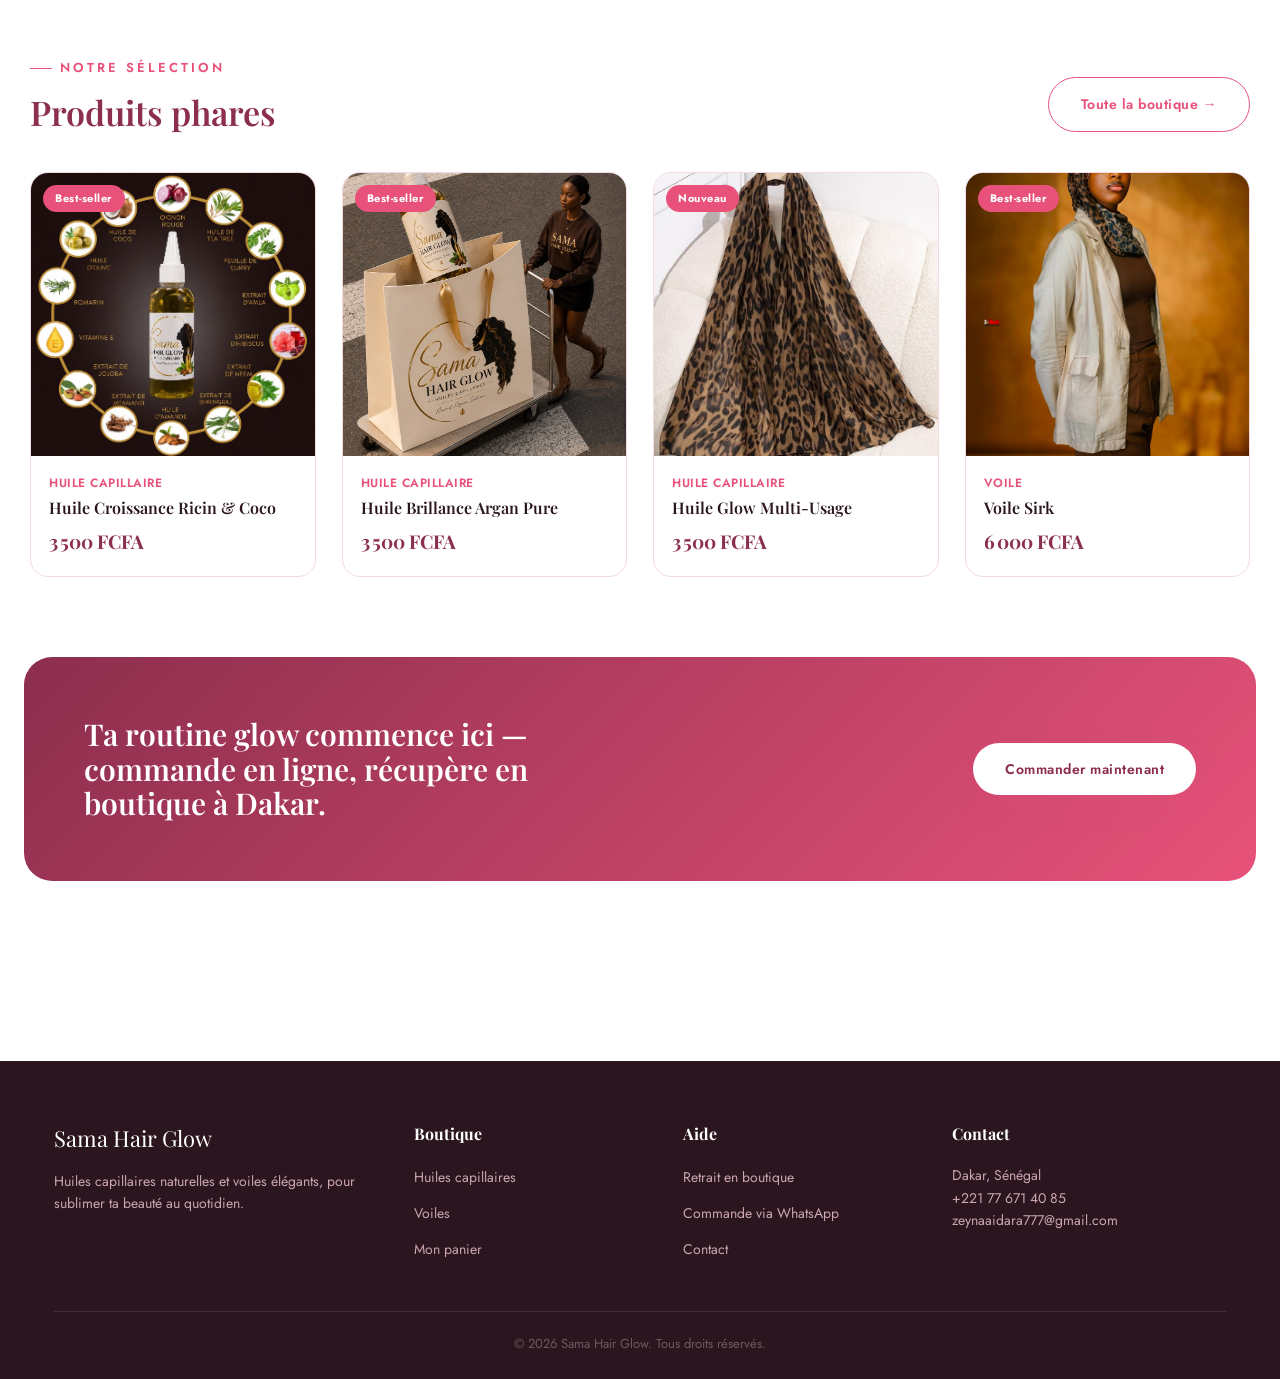
==== commit 0e8b987e: "Add files via upload" ====
--- a/index.html
+++ b/index.html
@@ -677,7 +677,7 @@
     </div>
     <div class="hero-visual">
       <div class="glow-ring"></div>
-      <img src="images/hero-produit.png" alt="Huile capillaire Sama Hair Glow" class="hero-photo">
+      <img src="hero-produit.png" alt="Huile capillaire Sama Hair Glow" class="hero-photo">
       <div class="hero-badge">
         <span class="dot">✨</span>
         <div>+500 clientes<br>satisfaites</div>
